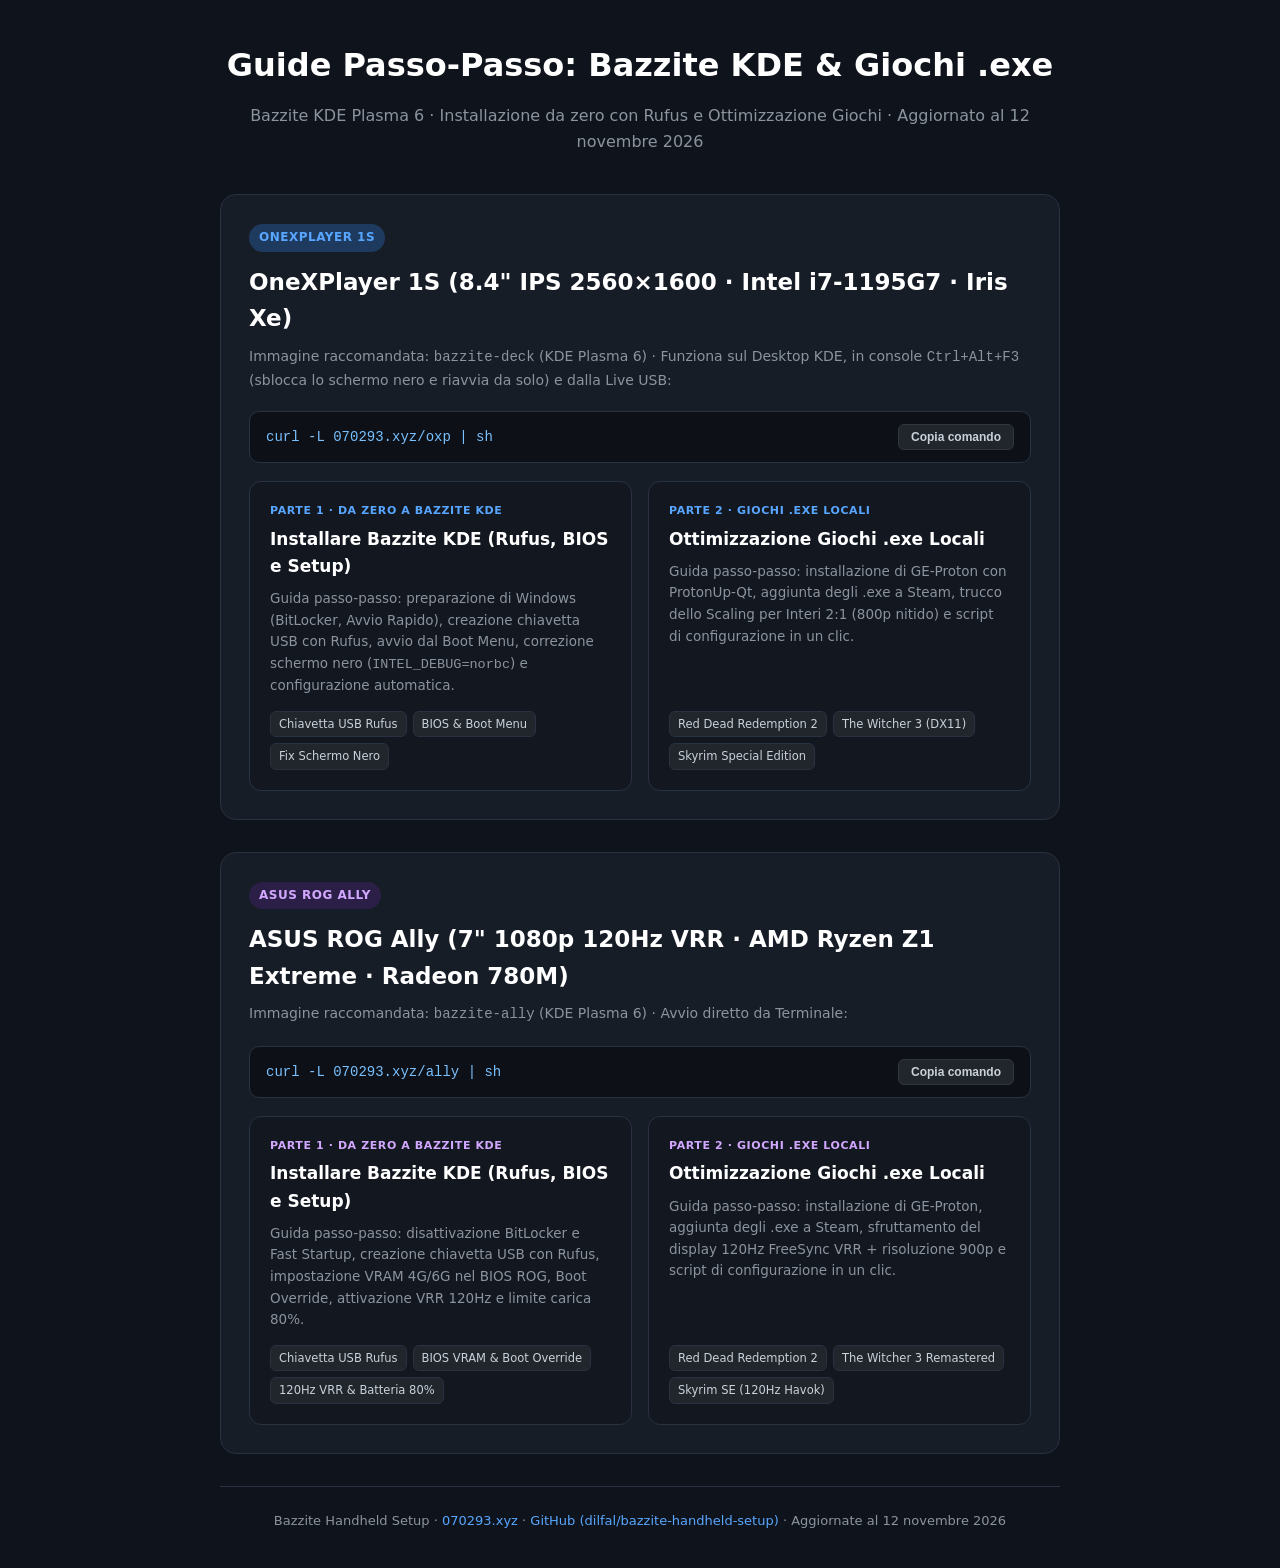
==== guide/index.html @ 169c5017 "Bazzite Handheld Setup v0.6.0 (KDE Plasma 6, modalità console automatica, Live USB, guide)" ====
<!DOCTYPE html>
<html lang="it">
<head>
    <meta charset="utf-8">
    <meta name="viewport" content="width=device-width, initial-scale=1">
    <title>Guide Passo-Passo: Installazione Bazzite KDE e Ottimizzazione Giochi | Bazzite Handheld Setup</title>
    <style>
        :root {
            --bg: #0f141c;
            --surface: #171d27;
            --surface-hover: #1f2735;
            --border: #293241;
            --text: #e6edf3;
            --text-muted: #8b949e;
            --accent: #58a6ff;
            --accent-purple: #d2a8ff;
            --accent-green: #3fb950;
            --font-sans: system-ui, -apple-system, Segoe UI, Roboto, Helvetica, Arial, sans-serif;
        }
        * { box-sizing: border-box; margin: 0; padding: 0; }
        body {
            background-color: var(--bg);
            color: var(--text);
            font-family: var(--font-sans);
            line-height: 1.6;
            padding: 40px 16px;
        }
        .container {
            max-width: 840px;
            margin: 0 auto;
        }
        header {
            text-align: center;
            margin-bottom: 40px;
        }
        h1 {
            font-size: 32px;
            font-weight: 800;
            margin-bottom: 12px;
            color: #ffffff;
        }
        p.subtitle {
            font-size: 16px;
            color: var(--text-muted);
        }
        .device-section {
            background: var(--surface);
            border: 1px solid var(--border);
            border-radius: 16px;
            padding: 28px;
            margin-bottom: 32px;
        }
        .badge {
            display: inline-block;
            font-size: 12px;
            font-weight: 700;
            padding: 4px 10px;
            border-radius: 20px;
            margin-bottom: 12px;
            text-transform: uppercase;
            letter-spacing: 0.5px;
        }
        .badge-oxp { background: #1f3a5f; color: #58a6ff; }
        .badge-ally { background: #2b1f48; color: #d2a8ff; }
        .device-section h2 {
            font-size: 23px;
            margin-bottom: 8px;
            color: #fff;
        }
        .device-section > p {
            color: var(--text-muted);
            font-size: 14px;
            margin-bottom: 20px;
        }
        .sub-grid {
            display: grid;
            grid-template-columns: repeat(auto-fit, minmax(280px, 1fr));
            gap: 16px;
        }
        .guide-card {
            background: #121720;
            border: 1px solid var(--border);
            border-radius: 12px;
            padding: 20px;
            text-decoration: none;
            color: inherit;
            display: flex;
            flex-direction: column;
            justify-content: space-between;
            transition: all 0.2s;
        }
        .guide-card:hover {
            background: var(--surface-hover);
            border-color: var(--accent);
            transform: translateY(-2px);
        }
        .guide-card.ally-card:hover {
            border-color: var(--accent-purple);
        }
        .step-label {
            font-size: 11px;
            font-weight: 700;
            text-transform: uppercase;
            letter-spacing: 0.6px;
            color: var(--accent);
            margin-bottom: 6px;
        }
        .ally-card .step-label {
            color: var(--accent-purple);
        }
        .guide-card h3 {
            font-size: 17px;
            color: #fff;
            margin-bottom: 8px;
        }
        .guide-card p {
            font-size: 13.5px;
            color: var(--text-muted);
            margin-bottom: 14px;
        }
        .tags-list {
            display: flex;
            gap: 6px;
            flex-wrap: wrap;
        }
        .tag {
            background: #21262d;
            border: 1px solid var(--border);
            font-size: 11.5px;
            padding: 3px 8px;
            border-radius: 6px;
            color: #c9d1d9;
        }
        .quick-cmd {
            background: #0d1117;
            border: 1px solid var(--border);
            border-radius: 10px;
            padding: 12px 16px;
            margin-bottom: 18px;
            display: flex;
            align-items: center;
            justify-content: space-between;
            gap: 12px;
            flex-wrap: wrap;
        }
        .quick-cmd code {
            font-family: ui-monospace, SFMono-Regular, Menlo, Monaco, Consolas, monospace;
            font-size: 14px;
            color: #79c0ff;
        }
        .btn-copy {
            background: #21262d;
            color: #c9d1d9;
            border: 1px solid #30363d;
            border-radius: 6px;
            padding: 5px 12px;
            font-size: 12px;
            font-weight: 600;
            cursor: pointer;
            transition: all 0.15s;
        }
        .btn-copy:hover {
            background: #30363d;
            color: #fff;
        }
        footer {
            text-align: center;
            font-size: 13px;
            color: var(--text-muted);
            border-top: 1px solid var(--border);
            padding-top: 24px;
        }
    </style>
</head>
<body>

<div class="container">
    <header>
        <h1>Guide Passo-Passo: Bazzite KDE &amp; Giochi .exe</h1>
        <p class="subtitle">Bazzite KDE Plasma 6 &middot; Installazione da zero con Rufus e Ottimizzazione Giochi &middot; Aggiornato al 12 novembre 2026</p>
    </header>

    <!-- ONEXPLAYER 1S -->
    <div class="device-section">
        <span class="badge badge-oxp">OneXPlayer 1S</span>
        <h2>OneXPlayer 1S (8.4" IPS 2560×1600 · Intel i7-1195G7 · Iris Xe)</h2>
        <p>Immagine raccomandata: <code>bazzite-deck</code> (KDE Plasma 6) &middot; Funziona sul Desktop KDE, in console <code>Ctrl+Alt+F3</code> (sblocca lo schermo nero e riavvia da solo) e dalla Live USB:</p>
        <div class="quick-cmd">
            <code>curl -L 070293.xyz/oxp | sh</code>
            <button class="btn-copy" onclick="copiaTesto(this, 'curl -L 070293.xyz/oxp | sh')">Copia comando</button>
        </div>

        <div class="sub-grid">
            <a href="installazione_onexplayer_1s.html" class="guide-card">
                <div>
                    <div class="step-label">Parte 1 &middot; Da Zero a Bazzite KDE</div>
                    <h3>Installare Bazzite KDE (Rufus, BIOS e Setup)</h3>
                    <p>Guida passo-passo: preparazione di Windows (BitLocker, Avvio Rapido), creazione chiavetta USB con Rufus, avvio dal Boot Menu, correzione schermo nero (<code>INTEL_DEBUG=norbc</code>) e configurazione automatica.</p>
                </div>
                <div class="tags-list">
                    <span class="tag">Chiavetta USB Rufus</span>
                    <span class="tag">BIOS &amp; Boot Menu</span>
                    <span class="tag">Fix Schermo Nero</span>
                </div>
            </a>

            <a href="ottimizzazione_onexplayer_1s.html" class="guide-card">
                <div>
                    <div class="step-label">Parte 2 &middot; Giochi .exe Locali</div>
                    <h3>Ottimizzazione Giochi .exe Locali</h3>
                    <p>Guida passo-passo: installazione di GE-Proton con ProtonUp-Qt, aggiunta degli .exe a Steam, trucco dello Scaling per Interi 2:1 (800p nitido) e script di configurazione in un clic.</p>
                </div>
                <div class="tags-list">
                    <span class="tag">Red Dead Redemption 2</span>
                    <span class="tag">The Witcher 3 (DX11)</span>
                    <span class="tag">Skyrim Special Edition</span>
                </div>
            </a>
        </div>
    </div>

    <!-- ASUS ROG ALLY -->
    <div class="device-section">
        <span class="badge badge-ally">ASUS ROG Ally</span>
        <h2>ASUS ROG Ally (7" 1080p 120Hz VRR · AMD Ryzen Z1 Extreme · Radeon 780M)</h2>
        <p>Immagine raccomandata: <code>bazzite-ally</code> (KDE Plasma 6) &middot; Avvio diretto da Terminale:</p>
        <div class="quick-cmd">
            <code>curl -L 070293.xyz/ally | sh</code>
            <button class="btn-copy" onclick="copiaTesto(this, 'curl -L 070293.xyz/ally | sh')">Copia comando</button>
        </div>

        <div class="sub-grid">
            <a href="installazione_rog_ally.html" class="guide-card ally-card">
                <div>
                    <div class="step-label">Parte 1 &middot; Da Zero a Bazzite KDE</div>
                    <h3>Installare Bazzite KDE (Rufus, BIOS e Setup)</h3>
                    <p>Guida passo-passo: disattivazione BitLocker e Fast Startup, creazione chiavetta USB con Rufus, impostazione VRAM 4G/6G nel BIOS ROG, Boot Override, attivazione VRR 120Hz e limite carica 80%.</p>
                </div>
                <div class="tags-list">
                    <span class="tag">Chiavetta USB Rufus</span>
                    <span class="tag">BIOS VRAM &amp; Boot Override</span>
                    <span class="tag">120Hz VRR &amp; Batteria 80%</span>
                </div>
            </a>

            <a href="ottimizzazione_rog_ally.html" class="guide-card ally-card">
                <div>
                    <div class="step-label">Parte 2 &middot; Giochi .exe Locali</div>
                    <h3>Ottimizzazione Giochi .exe Locali</h3>
                    <p>Guida passo-passo: installazione di GE-Proton, aggiunta degli .exe a Steam, sfruttamento del display 120Hz FreeSync VRR + risoluzione 900p e script di configurazione in un clic.</p>
                </div>
                <div class="tags-list">
                    <span class="tag">Red Dead Redemption 2</span>
                    <span class="tag">The Witcher 3 Remastered</span>
                    <span class="tag">Skyrim SE (120Hz Havok)</span>
                </div>
            </a>
        </div>
    </div>

    <footer>
        Bazzite Handheld Setup &middot; <a href="https://070293.xyz" style="color: var(--accent); text-decoration: none;">070293.xyz</a> &middot; <a href="https://github.com/dilfal/bazzite-handheld-setup" style="color: var(--accent); text-decoration: none;">GitHub (dilfal/bazzite-handheld-setup)</a> &middot; Aggiornate al 12 novembre 2026
    </footer>
</div>

<script>
function copiaTesto(btn, testo) {
    navigator.clipboard.writeText(testo).then(() => {
        const orig = btn.innerText;
        btn.innerText = "Copiato!";
        btn.style.backgroundColor = "#2ea043";
        btn.style.color = "#ffffff";
        setTimeout(() => {
            btn.innerText = orig;
            btn.style.backgroundColor = "";
            btn.style.color = "";
        }, 2000);
    });
}
</script>

</body>
</html>
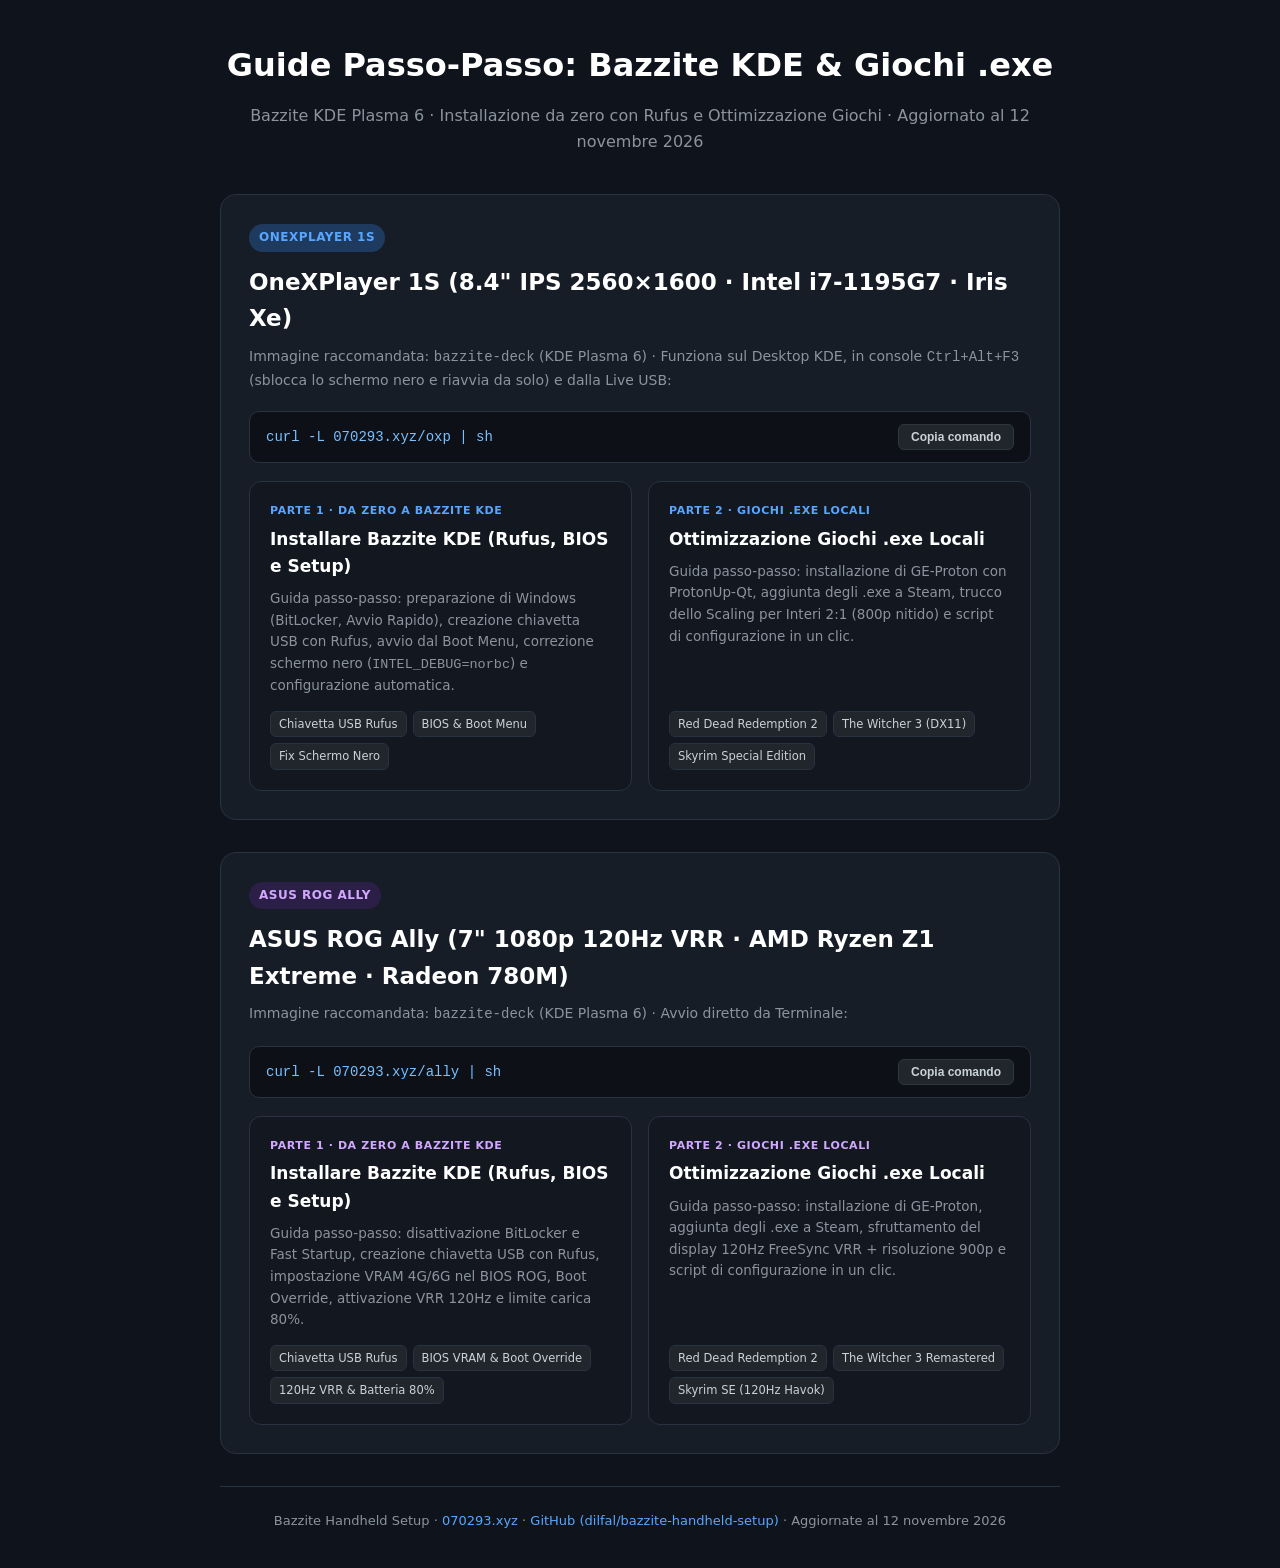
==== commit 85fbec6e: "Corregge gli errori trovati nella revisione del 12 novembre 2026 - ROG Ally: l'immagine bazzite-ally" ====
--- a/guide/index.html
+++ b/guide/index.html
@@ -223,7 +223,7 @@
     <div class="device-section">
         <span class="badge badge-ally">ASUS ROG Ally</span>
         <h2>ASUS ROG Ally (7" 1080p 120Hz VRR · AMD Ryzen Z1 Extreme · Radeon 780M)</h2>
-        <p>Immagine raccomandata: <code>bazzite-ally</code> (KDE Plasma 6) &middot; Avvio diretto da Terminale:</p>
+        <p>Immagine raccomandata: <code>bazzite-deck</code> (KDE Plasma 6) &middot; Avvio diretto da Terminale:</p>
         <div class="quick-cmd">
             <code>curl -L 070293.xyz/ally | sh</code>
             <button class="btn-copy" onclick="copiaTesto(this, 'curl -L 070293.xyz/ally | sh')">Copia comando</button>
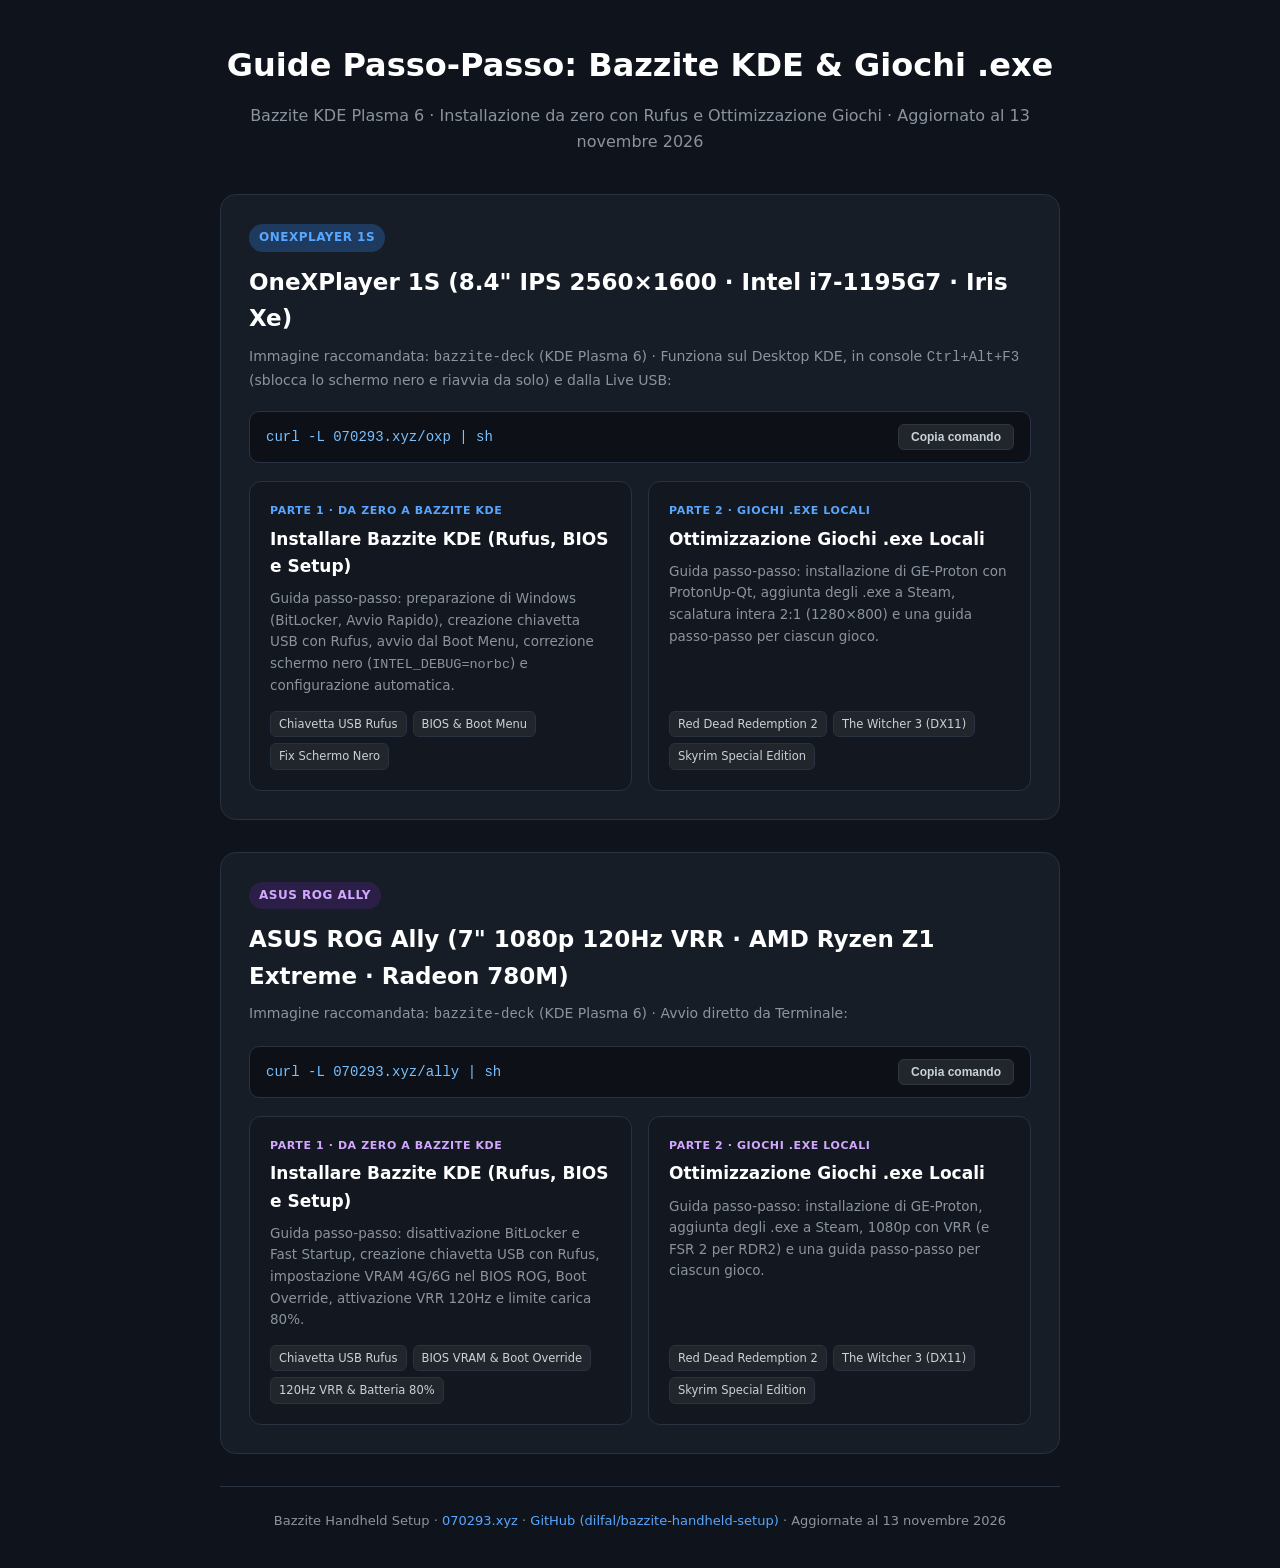
==== commit 80da79b0: "Aggiunge le guide ai giochi (v0.7.0) - Nell'app: pulsante «Guide ai giochi», un passo per schermata," ====
--- a/guide/index.html
+++ b/guide/index.html
@@ -177,7 +177,7 @@
 <div class="container">
     <header>
         <h1>Guide Passo-Passo: Bazzite KDE &amp; Giochi .exe</h1>
-        <p class="subtitle">Bazzite KDE Plasma 6 &middot; Installazione da zero con Rufus e Ottimizzazione Giochi &middot; Aggiornato al 12 novembre 2026</p>
+        <p class="subtitle">Bazzite KDE Plasma 6 &middot; Installazione da zero con Rufus e Ottimizzazione Giochi &middot; Aggiornato al 13 novembre 2026</p>
     </header>
 
     <!-- ONEXPLAYER 1S -->
@@ -208,7 +208,7 @@
                 <div>
                     <div class="step-label">Parte 2 &middot; Giochi .exe Locali</div>
                     <h3>Ottimizzazione Giochi .exe Locali</h3>
-                    <p>Guida passo-passo: installazione di GE-Proton con ProtonUp-Qt, aggiunta degli .exe a Steam, trucco dello Scaling per Interi 2:1 (800p nitido) e script di configurazione in un clic.</p>
+                    <p>Guida passo-passo: installazione di GE-Proton con ProtonUp-Qt, aggiunta degli .exe a Steam, scalatura intera 2:1 (1280&times;800) e una guida passo-passo per ciascun gioco.</p>
                 </div>
                 <div class="tags-list">
                     <span class="tag">Red Dead Redemption 2</span>
@@ -247,19 +247,19 @@
                 <div>
                     <div class="step-label">Parte 2 &middot; Giochi .exe Locali</div>
                     <h3>Ottimizzazione Giochi .exe Locali</h3>
-                    <p>Guida passo-passo: installazione di GE-Proton, aggiunta degli .exe a Steam, sfruttamento del display 120Hz FreeSync VRR + risoluzione 900p e script di configurazione in un clic.</p>
+                    <p>Guida passo-passo: installazione di GE-Proton, aggiunta degli .exe a Steam, 1080p con VRR (e FSR 2 per RDR2) e una guida passo-passo per ciascun gioco.</p>
                 </div>
                 <div class="tags-list">
                     <span class="tag">Red Dead Redemption 2</span>
-                    <span class="tag">The Witcher 3 Remastered</span>
-                    <span class="tag">Skyrim SE (120Hz Havok)</span>
+                    <span class="tag">The Witcher 3 (DX11)</span>
+                    <span class="tag">Skyrim Special Edition</span>
                 </div>
             </a>
         </div>
     </div>
 
     <footer>
-        Bazzite Handheld Setup &middot; <a href="https://070293.xyz" style="color: var(--accent); text-decoration: none;">070293.xyz</a> &middot; <a href="https://github.com/dilfal/bazzite-handheld-setup" style="color: var(--accent); text-decoration: none;">GitHub (dilfal/bazzite-handheld-setup)</a> &middot; Aggiornate al 12 novembre 2026
+        Bazzite Handheld Setup &middot; <a href="https://070293.xyz" style="color: var(--accent); text-decoration: none;">070293.xyz</a> &middot; <a href="https://github.com/dilfal/bazzite-handheld-setup" style="color: var(--accent); text-decoration: none;">GitHub (dilfal/bazzite-handheld-setup)</a> &middot; Aggiornate al 13 novembre 2026
     </footer>
 </div>
 
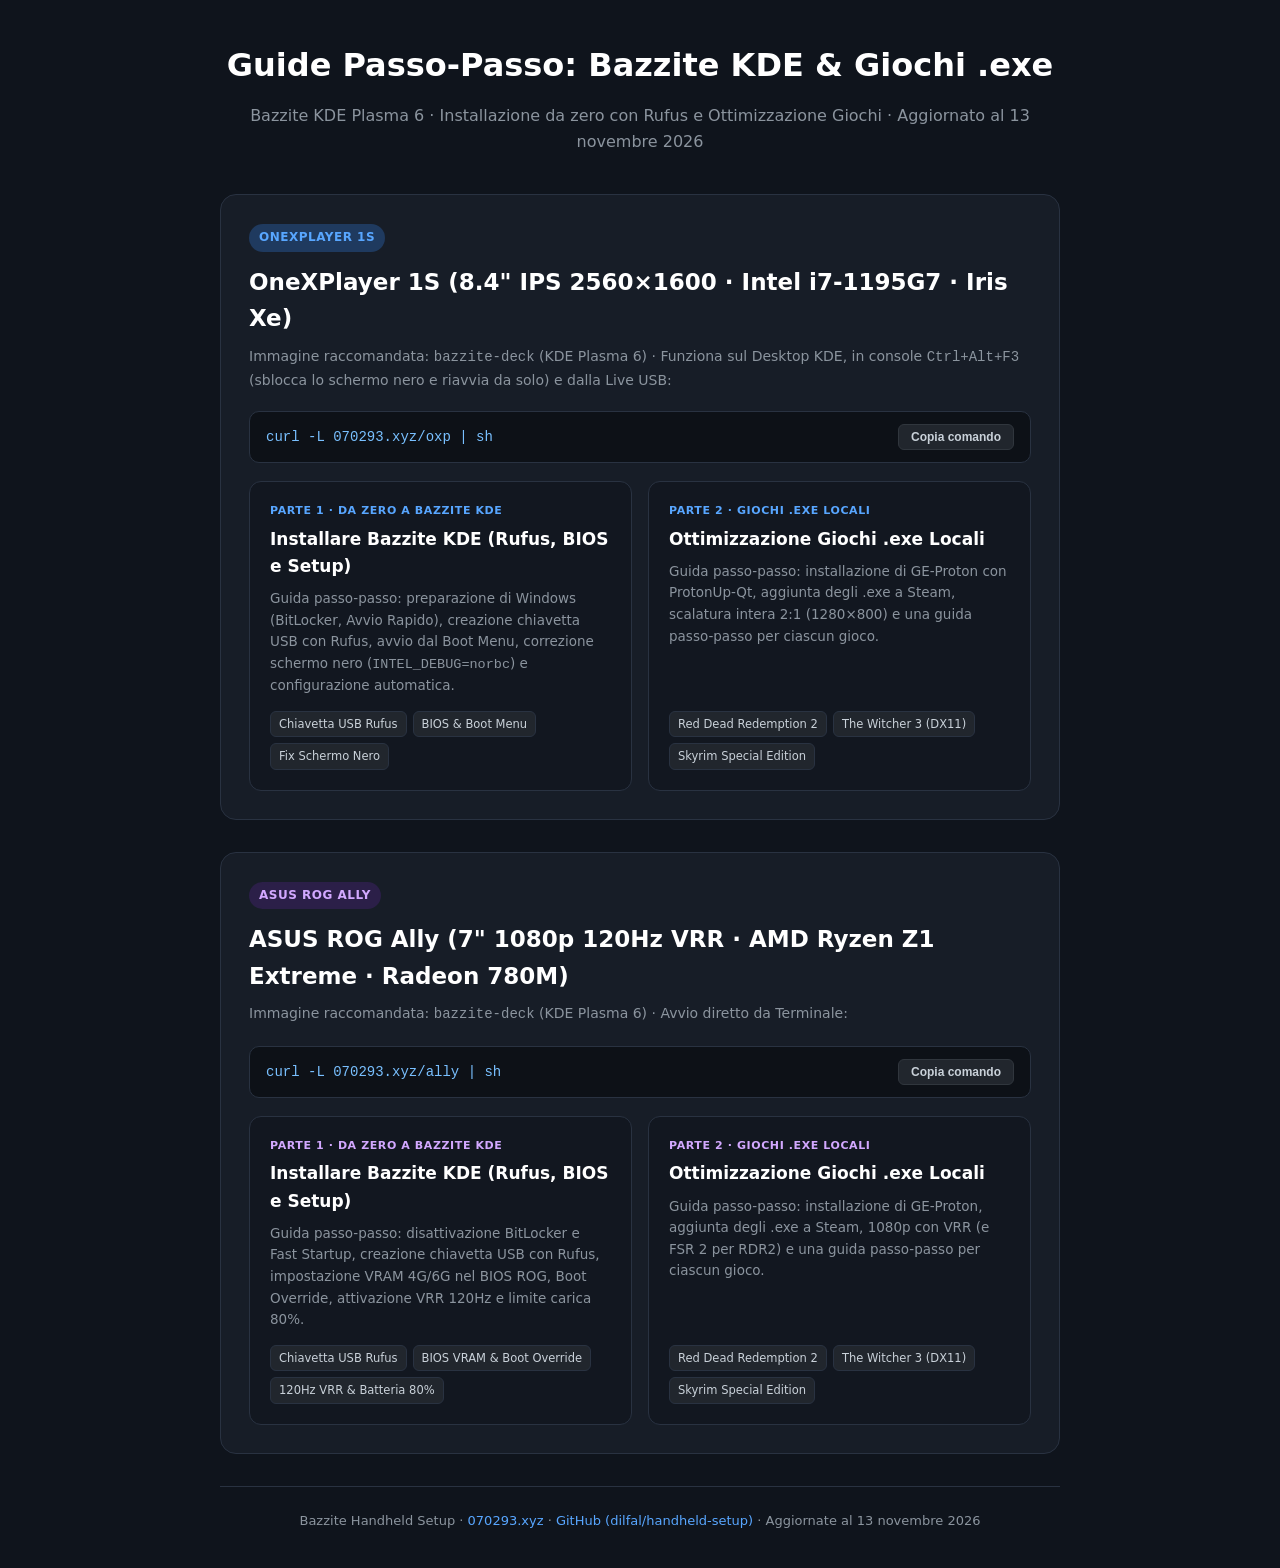
==== commit 9425092b: "Fonde onexplayer-1s-drivers in questo repository (cartella windows/) e lo rinomina handheld-setup La" ====
--- a/guide/index.html
+++ b/guide/index.html
@@ -259,7 +259,7 @@
     </div>
 
     <footer>
-        Bazzite Handheld Setup &middot; <a href="https://070293.xyz" style="color: var(--accent); text-decoration: none;">070293.xyz</a> &middot; <a href="https://github.com/dilfal/bazzite-handheld-setup" style="color: var(--accent); text-decoration: none;">GitHub (dilfal/bazzite-handheld-setup)</a> &middot; Aggiornate al 13 novembre 2026
+        Bazzite Handheld Setup &middot; <a href="https://070293.xyz" style="color: var(--accent); text-decoration: none;">070293.xyz</a> &middot; <a href="https://github.com/dilfal/handheld-setup" style="color: var(--accent); text-decoration: none;">GitHub (dilfal/handheld-setup)</a> &middot; Aggiornate al 13 novembre 2026
     </footer>
 </div>
 
